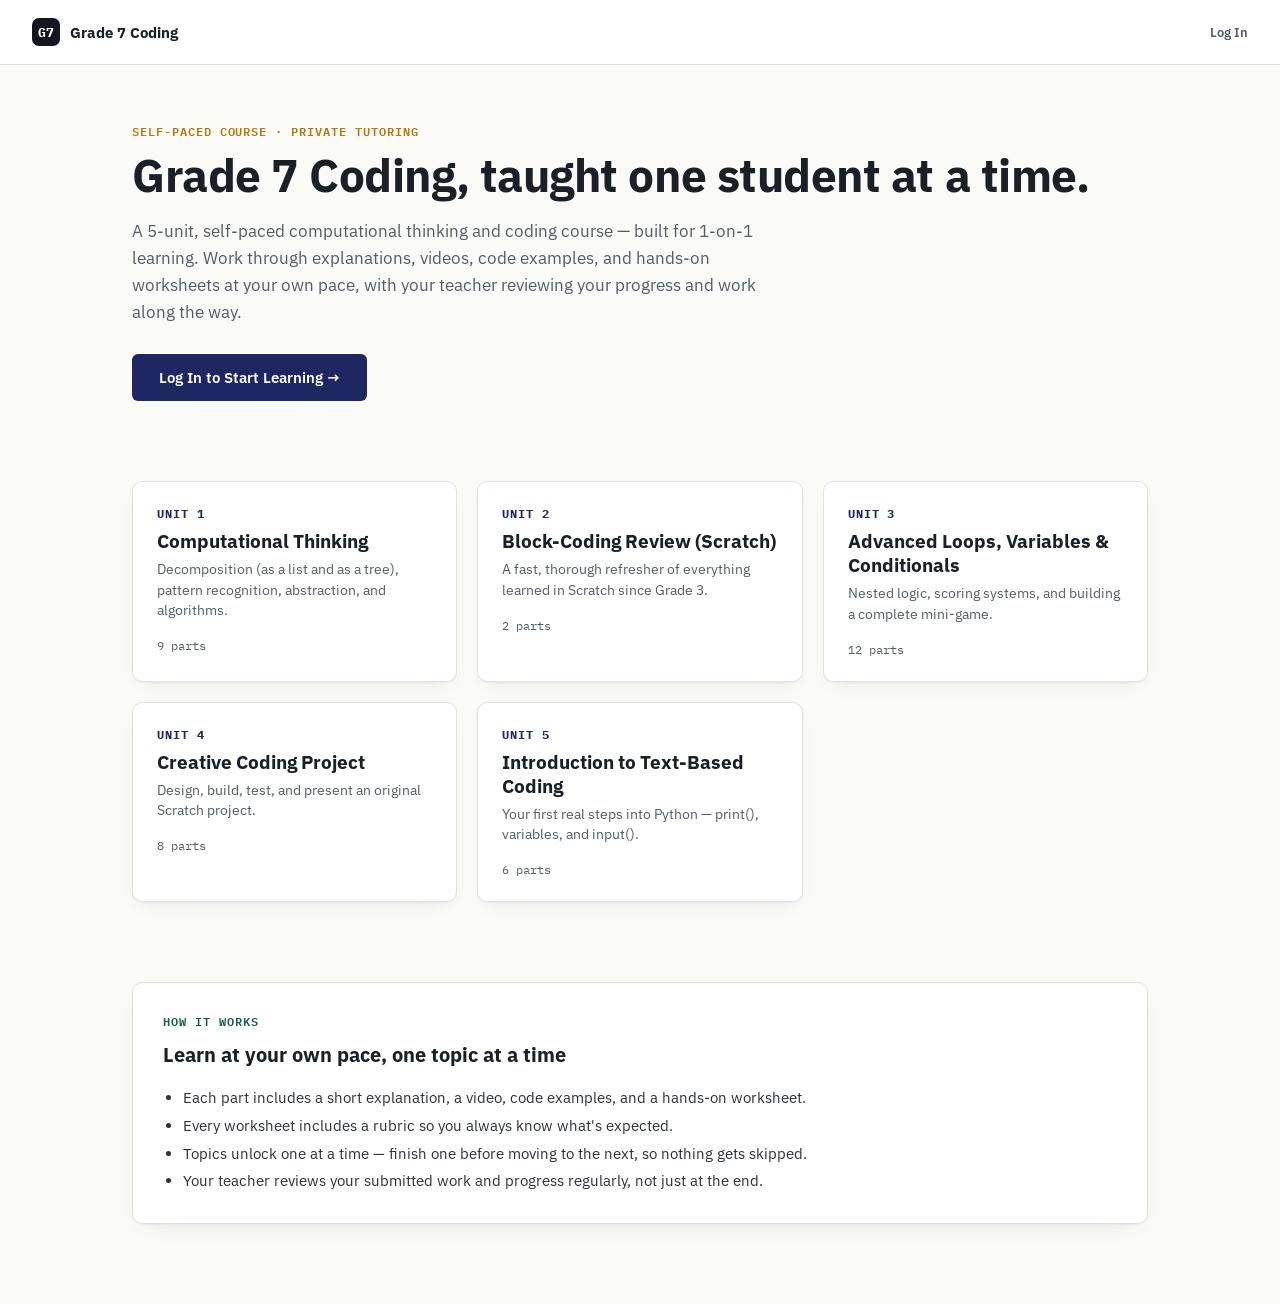
==== index.html @ a2f9bb56 "Add files via upload" ====
<!DOCTYPE html>
<html lang="en">
<head>
<meta charset="UTF-8" />
<meta name="viewport" content="width=device-width, initial-scale=1.0" />
<title>Grade 7 Coding — Course Overview</title>
<link rel="preconnect" href="https://fonts.googleapis.com">
<link href="https://fonts.googleapis.com/css2?family=IBM+Plex+Mono:wght@500;600;700&family=IBM+Plex+Sans:wght@400;500;600;700&display=swap" rel="stylesheet">
<link rel="stylesheet" href="css/style.css" />
</head>
<body>
  <div class="topbar">
    <div class="brand"><div class="brand-mark">G7</div> Grade 7 Coding</div>
    <div class="who">
      <a href="login.html" class="btn btn-primary" style="text-decoration:none;">Log In</a>
    </div>
  </div>

  <div class="hero">
    <div class="eyebrow">SELF-PACED COURSE · PRIVATE TUTORING</div>
    <h1>Grade 7 Coding, taught one student at a time.</h1>
    <p class="lede">A 5-unit, self-paced computational thinking and coding course — built for 1-on-1 learning. Work through explanations, videos, code examples, and hands-on worksheets at your own pace, with your teacher reviewing your progress and work along the way.</p>
    <div style="margin-top:28px;">
      <a href="login.html" class="btn btn-primary" style="text-decoration:none; font-size:15px; padding:13px 26px;">Log In to Start Learning &rarr;</a>
    </div>
  </div>

  <div class="unit-grid" id="unit-grid">
    <div class="unit-card card">
      <div class="u-num">Unit 1</div>
      <h3>Computational Thinking</h3>
      <p>Decomposition (as a list and as a tree), pattern recognition, abstraction, and algorithms.</p>
      <div class="meta">9 parts</div>
    </div>
    <div class="unit-card card">
      <div class="u-num">Unit 2</div>
      <h3>Block-Coding Review (Scratch)</h3>
      <p>A fast, thorough refresher of everything learned in Scratch since Grade 3.</p>
      <div class="meta">2 parts</div>
    </div>
    <div class="unit-card card">
      <div class="u-num">Unit 3</div>
      <h3>Advanced Loops, Variables & Conditionals</h3>
      <p>Nested logic, scoring systems, and building a complete mini-game.</p>
      <div class="meta">12 parts</div>
    </div>
    <div class="unit-card card">
      <div class="u-num">Unit 4</div>
      <h3>Creative Coding Project</h3>
      <p>Design, build, test, and present an original Scratch project.</p>
      <div class="meta">8 parts</div>
    </div>
    <div class="unit-card card">
      <div class="u-num">Unit 5</div>
      <h3>Introduction to Text-Based Coding</h3>
      <p>Your first real steps into Python — print(), variables, and input().</p>
      <div class="meta">6 parts</div>
    </div>
  </div>

  <div style="max-width:1080px; margin: 0 auto 80px; padding: 0 32px;">
    <div class="card" style="padding:28px 30px;">
      <div class="eyebrow" style="color:#0F5C4A;">HOW IT WORKS</div>
      <h3 style="margin:10px 0 16px; font-size:20px;">Learn at your own pace, one topic at a time</h3>
      <ul style="margin:0; padding-left:20px; font-size:14.5px; color:#2B303A; line-height:1.9;">
        <li>Each part includes a short explanation, a video, code examples, and a hands-on worksheet.</li>
        <li>Every worksheet includes a rubric so you always know what's expected.</li>
        <li>Topics unlock one at a time — finish one before moving to the next, so nothing gets skipped.</li>
        <li>Your teacher reviews your submitted work and progress regularly, not just at the end.</li>
      </ul>
    </div>
  </div>

  <script>
    // If already logged in, skip the landing page.
    (function () {
      try {
        const s = JSON.parse(sessionStorage.getItem("g7c_session") || "null");
        if (s && s.type === "student") window.location.href = "student-dashboard.html";
        if (s && s.type === "teacher") window.location.href = "teacher-dashboard.html";
      } catch (e) {}
    })();
  </script>
</body>
</html>
---- css/style.css ----
/* ============================================================
   Grade 7 Coding — Self-Paced LMS
   Design system: "IDE notebook" — dark sidebar like a code editor,
   warm paper canvas for reading, monospace accents for structure.
   ============================================================ */

:root {
  /* Neutral canvas */
  --paper: #FAFAF7;
  --paper-raised: #FFFFFF;
  --ink: #1B1F27;
  --ink-soft: #545B68;
  --line: #E3E1D9;
  --line-soft: #EDEBE3;

  /* Sidebar / chrome */
  --chrome: #14171F;
  --chrome-raised: #1D2129;
  --chrome-text: #C7CCD6;
  --chrome-text-dim: #767E8C;

  /* Unit accent colors (overridden per-unit via body[data-unit]) */
  --accent: #1E2761;
  --accent-ink: #1E2761;
  --accent-soft: #EDEFFA;
  --accent-2: #F9A826;

  /* Status */
  --good: #1F8A54;
  --warn: #B5760A;

  --radius: 10px;
  --radius-sm: 6px;
  --font-display: 'IBM Plex Mono', 'Courier New', monospace;
  --font-body: 'IBM Plex Sans', -apple-system, Segoe UI, sans-serif;
  --shadow-card: 0 1px 2px rgba(27,31,39,0.04), 0 8px 24px -12px rgba(27,31,39,0.12);
}

/* Per-unit accent overrides */
body[data-unit="1"] { --accent: #1E2761; --accent-ink: #1E2761; --accent-soft: #EDEFFA; --accent-2: #F9A826; }
body[data-unit="2"] { --accent: #CC6600; --accent-ink: #7A3B00; --accent-soft: #FCEBD9; --accent-2: #2E86AB; }
body[data-unit="3"] { --accent: #0F5C4A; --accent-ink: #0A3F33; --accent-soft: #E3F1EC; --accent-2: #E08E2C; }
body[data-unit="4"] { --accent: #7A2048; --accent-ink: #4A1329; --accent-soft: #F5E3EB; --accent-2: #2E86AB; }
body[data-unit="5"] { --accent: #1E3A5F; --accent-ink: #13253D; --accent-soft: #E4EAF1; --accent-2: #F2C94C; }

* { box-sizing: border-box; }
html, body { margin: 0; padding: 0; }
body {
  font-family: var(--font-body);
  background: var(--paper);
  color: var(--ink);
  -webkit-font-smoothing: antialiased;
}
a { color: var(--accent-ink); }
img, iframe { max-width: 100%; }

.eyebrow {
  font-family: var(--font-display);
  font-size: 12px;
  letter-spacing: 0.08em;
  text-transform: uppercase;
  color: var(--accent-2);
  font-weight: 600;
}

/* ---------- Buttons ---------- */
.btn {
  font-family: var(--font-body);
  font-weight: 600;
  font-size: 14px;
  padding: 10px 18px;
  border-radius: var(--radius-sm);
  border: 1px solid transparent;
  cursor: pointer;
  display: inline-flex;
  align-items: center;
  gap: 8px;
  transition: transform .12s ease, box-shadow .12s ease, opacity .12s ease;
}
.btn:active { transform: translateY(1px); }
.btn-primary { background: var(--accent); color: #fff; }
.btn-primary:hover { opacity: .92; }
.btn-ghost { background: transparent; border-color: var(--line); color: var(--ink); }
.btn-ghost:hover { border-color: var(--accent); color: var(--accent-ink); }
.btn-accent { background: var(--accent-2); color: #1B1F27; }
.btn:disabled { opacity: .45; cursor: not-allowed; }

/* ---------- Cards ---------- */
.card {
  background: var(--paper-raised);
  border: 1px solid var(--line);
  border-radius: var(--radius);
  box-shadow: var(--shadow-card);
}

/* ============================================================
   LOGIN PAGE
   ============================================================ */
.login-wrap {
  min-height: 100vh;
  display: grid;
  place-items: center;
  background:
    radial-gradient(1200px 600px at 15% -10%, #1e2761 0%, transparent 60%),
    radial-gradient(900px 500px at 110% 10%, #0f5c4a 0%, transparent 55%),
    var(--chrome);
  padding: 24px;
}
.login-card {
  width: 100%;
  max-width: 400px;
  background: var(--paper-raised);
  border-radius: 16px;
  padding: 40px 36px 32px;
  box-shadow: 0 30px 80px -20px rgba(0,0,0,0.5);
}
.login-brand {
  font-family: var(--font-display);
  font-size: 13px;
  letter-spacing: .08em;
  text-transform: uppercase;
  color: var(--ink-soft);
  margin-bottom: 6px;
}
.login-title {
  font-size: 26px;
  font-weight: 700;
  margin: 0 0 4px;
  line-height: 1.2;
}
.login-sub { color: var(--ink-soft); font-size: 14px; margin: 0 0 28px; }
.field { margin-bottom: 18px; }
.field label {
  display: block;
  font-size: 12px;
  font-weight: 600;
  text-transform: uppercase;
  letter-spacing: .04em;
  color: var(--ink-soft);
  margin-bottom: 6px;
}
.field input {
  width: 100%;
  padding: 12px 14px;
  border: 1.5px solid var(--line);
  border-radius: var(--radius-sm);
  font-size: 15px;
  font-family: var(--font-body);
  background: var(--paper);
  color: var(--ink);
}
.field input:focus { outline: 2px solid #1E2761; outline-offset: 1px; border-color: #1E2761; }
.login-error {
  background: #FDEAEA;
  color: #A31E1E;
  font-size: 13px;
  padding: 10px 12px;
  border-radius: var(--radius-sm);
  margin-bottom: 16px;
  display: none;
}
.login-error.show { display: block; }
.login-submit { width: 100%; justify-content: center; padding: 12px; font-size: 15px; background: #1E2761; }
.login-foot { margin-top: 22px; font-size: 12px; color: var(--ink-soft); text-align: center; }
.teacher-link { text-align: center; margin-top: 14px; }
.teacher-link a { font-size: 12px; color: var(--ink-soft); text-decoration: none; }
.teacher-link a:hover { text-decoration: underline; }

/* ============================================================
   OVERVIEW (index.html)
   ============================================================ */
.topbar {
  display: flex;
  align-items: center;
  justify-content: space-between;
  padding: 18px 32px;
  border-bottom: 1px solid var(--line);
  background: var(--paper-raised);
  position: sticky; top: 0; z-index: 20;
}
.topbar .brand { display: flex; align-items: center; gap: 10px; font-weight: 700; font-size: 15px; }
.brand-mark {
  width: 28px; height: 28px; border-radius: 7px;
  background: #14171F; color: #fff;
  display: grid; place-items: center;
  font-family: var(--font-display); font-size: 13px;
}
.who { font-size: 13px; color: var(--ink-soft); display: flex; align-items: center; gap: 12px; }
.who a, .who button.linklike {
  font-size: 13px; color: var(--ink-soft); background: none; border: none; cursor: pointer; text-decoration: underline;
  font-family: var(--font-body); padding: 0;
}

.hero {
  padding: 56px 32px 40px;
  max-width: 1080px;
  margin: 0 auto;
}
.hero .eyebrow { color: #B5760A; }
.hero h1 {
  font-size: clamp(30px, 4vw, 46px);
  line-height: 1.08;
  margin: 10px 0 14px;
  font-weight: 700;
  letter-spacing: -0.01em;
}
.hero p.lede { font-size: 17px; color: var(--ink-soft); max-width: 640px; line-height: 1.6; }

.overall-progress {
  max-width: 1080px; margin: 0 auto 8px; padding: 0 32px;
}
.progress-track {
  height: 10px; background: var(--line-soft); border-radius: 999px; overflow: hidden;
}
.progress-fill {
  height: 100%; background: linear-gradient(90deg, #1E2761, #0F5C4A, #E08E2C);
  border-radius: 999px; transition: width .4s ease;
}
.progress-label { font-family: var(--font-display); font-size: 12px; color: var(--ink-soft); margin-top: 8px; }

.unit-grid {
  max-width: 1080px; margin: 40px auto 80px; padding: 0 32px;
  display: grid; grid-template-columns: repeat(auto-fill, minmax(300px, 1fr)); gap: 20px;
}
.unit-card {
  padding: 24px; text-decoration: none; color: var(--ink);
  position: relative; overflow: hidden;
  display: block;
}
.unit-card .u-num {
  font-family: var(--font-display); font-size: 12px; letter-spacing: .08em;
  color: var(--u-accent, #1E2761); font-weight: 700; text-transform: uppercase;
}
.unit-card h3 { font-size: 19px; margin: 8px 0 6px; }
.unit-card p { font-size: 13.5px; color: var(--ink-soft); margin: 0 0 18px; line-height: 1.5; min-height: 40px; }
.unit-card .bar-track { height: 6px; background: var(--line-soft); border-radius: 999px; overflow: hidden; margin-bottom: 8px; }
.unit-card .bar-fill { height: 100%; border-radius: 999px; background: var(--u-accent, #1E2761); }
.unit-card .meta { font-family: var(--font-display); font-size: 11.5px; color: var(--ink-soft); }
.unit-card:hover { box-shadow: 0 4px 8px rgba(27,31,39,0.06), 0 16px 32px -16px rgba(27,31,39,0.22); transform: translateY(-2px); }
.unit-card { transition: transform .15s ease, box-shadow .15s ease; }
.unit-card.locked { opacity: 0.6; cursor: not-allowed; pointer-events: none; }
.unit-card.locked:hover { transform: none; box-shadow: var(--shadow-card); }
.unit-card .lock-badge {
  position: absolute; top: 18px; right: 18px; font-size: 18px;
}
.unit-card.done-badge::after {
  content: "✓ Complete"; position: absolute; top: 18px; right: 18px;
  font-family: var(--font-display); font-size: 10.5px; color: var(--good);
  background: #E1F3EC; padding: 3px 9px; border-radius: 999px;
}

/* ---------- Grades table (student dashboard) ---------- */
.grades-table { width: 100%; border-collapse: collapse; font-size: 13px; }
.grades-table th { text-align: left; padding: 10px 12px; color: var(--ink-soft); font-family: var(--font-display); font-size: 10.5px; text-transform: uppercase; letter-spacing: .04em; border-bottom: 1.5px solid var(--line); }
.grades-table td { padding: 11px 12px; border-bottom: 1px solid var(--line-soft); }
.type-badge { font-family: var(--font-display); font-size: 10px; padding: 3px 9px; border-radius: 999px; text-transform: uppercase; letter-spacing: .03em; }
.type-badge.worksheet { background: #EDEFFA; color: #1E2761; }
.type-badge.assessment { background: #FCEBD9; color: #7A3B00; }
.score-cell { font-family: var(--font-display); font-weight: 600; }
.continue-cta {
  display: flex; align-items: center; justify-content: space-between; gap: 20px;
  padding: 22px 26px; border-radius: var(--radius); background: var(--chrome); color: #fff; margin-bottom: 36px;
  flex-wrap: wrap;
}
.continue-cta .txt b { display: block; font-size: 17px; margin-bottom: 4px; }
.continue-cta .txt span { font-size: 13px; color: var(--chrome-text-dim); }
.continue-cta .btn-accent { text-decoration: none; white-space: nowrap; }

/* ============================================================
   UNIT PAGE (unit1.html ... unit5.html)
   ============================================================ */
.unit-layout { display: flex; min-height: 100vh; }

.sidebar {
  width: 300px; flex-shrink: 0;
  background: var(--chrome); color: var(--chrome-text);
  padding: 0 0 24px;
  position: sticky; top: 0; height: 100vh; overflow-y: auto;
}
.sidebar-head { padding: 22px 22px 16px; border-bottom: 1px solid #262B36; }
.sidebar-head a.back { color: var(--chrome-text-dim); text-decoration: none; font-size: 12px; font-family: var(--font-display); }
.sidebar-head a.back:hover { color: #fff; }
.sidebar-head h2 { font-size: 17px; margin: 10px 0 4px; color: #fff; }
.sidebar-head .unit-sub { font-size: 12.5px; color: var(--chrome-text-dim); }

.sidebar-progress { padding: 14px 22px; border-bottom: 1px solid #262B36; }
.sidebar-progress .progress-track { background: #262B36; height: 6px; }
.sidebar-progress .progress-fill { background: var(--accent-2); }
.sidebar-progress .progress-label { color: var(--chrome-text-dim); }

.part-list { list-style: none; margin: 0; padding: 10px 10px; }
.part-list li { margin-bottom: 2px; }
.part-list button {
  width: 100%; text-align: left; background: none; border: none; cursor: pointer;
  color: var(--chrome-text); font-family: var(--font-body); font-size: 13.5px;
  padding: 10px 12px; border-radius: 8px; display: flex; align-items: center; gap: 10px;
}
.part-list button:hover { background: var(--chrome-raised); color: #fff; }
.part-list button.active { background: var(--accent); color: #fff; }
.part-list .p-num {
  font-family: var(--font-display); font-size: 11px; width: 20px; flex-shrink: 0;
  color: var(--chrome-text-dim);
}
.part-list button.active .p-num { color: rgba(255,255,255,0.7); }
.part-list .p-check {
  margin-left: auto; width: 16px; height: 16px; border-radius: 50%;
  border: 1.5px solid #454C59; flex-shrink: 0;
  display: grid; place-items: center; font-size: 10px;
}
.part-list button.done .p-check { background: var(--good); border-color: var(--good); color: #fff; }
.part-list button.done:not(.active) { color: #9DA4B0; }
.part-list button.locked { color: #565C68; cursor: not-allowed; opacity: 0.65; }
.part-list button.locked:hover { background: none; color: #565C68; }
.part-list button.locked .p-check { font-size: 12px; }
.part-list button:disabled { pointer-events: none; }

.locked-screen {
  max-width: 460px; margin: 90px auto 0; text-align: center;
}
.locked-screen .locked-icon { font-size: 52px; margin-bottom: 18px; }
.locked-screen .part-title { font-size: 26px; margin-bottom: 12px; }
.locked-screen .locked-text { font-size: 15px; color: var(--ink-soft); line-height: 1.6; margin-bottom: 28px; }
.locked-screen .btn { text-decoration: none; }

.mark-complete-row.done-row { background: #E1F3EC; }
.mark-complete-row.done-row .txt b { color: var(--good); }

.main-area { flex: 1; min-width: 0; }
.content-topbar {
  display: flex; align-items: center; justify-content: space-between;
  padding: 16px 40px; border-bottom: 1px solid var(--line); background: var(--paper-raised);
  position: sticky; top: 0; z-index: 10;
}
.crumb { font-family: var(--font-display); font-size: 12px; color: var(--ink-soft); }
.crumb b { color: var(--accent-ink); }

.content {
  max-width: 800px; margin: 0 auto; padding: 48px 40px 100px;
}
.content .eyebrow { color: var(--accent-2); }
.content h1.part-title { font-size: 32px; margin: 10px 0 22px; line-height: 1.15; }

.objective-box {
  background: var(--accent-soft); border-radius: var(--radius);
  padding: 16px 20px; margin-bottom: 32px; font-size: 14.5px;
}
.objective-box b { color: var(--accent-ink); font-family: var(--font-display); font-size: 11.5px; text-transform: uppercase; letter-spacing: .06em; display: block; margin-bottom: 6px; }

.prose { font-size: 16px; line-height: 1.75; color: #2B303A; }
.prose h3 { font-size: 19px; margin: 34px 0 12px; color: var(--ink); }
.prose p { margin: 0 0 18px; }
.prose ul { margin: 0 0 18px; padding-left: 22px; }
.prose li { margin-bottom: 8px; }
.prose strong { color: var(--ink); }

.video-wrap {
  margin: 28px 0 34px; border-radius: var(--radius); overflow: hidden; background: #000;
  box-shadow: var(--shadow-card);
}
.video-wrap .video-label {
  background: var(--chrome); color: var(--chrome-text); font-family: var(--font-display);
  font-size: 11.5px; padding: 8px 14px; display: flex; align-items: center; gap: 8px;
}
.video-frame { position: relative; padding-top: 56.25%; }
.video-frame iframe { position: absolute; inset: 0; width: 100%; height: 100%; border: 0; }

.code-block {
  background: #23272E; color: #E8EAED; border-radius: var(--radius);
  padding: 18px 20px; margin: 24px 0; overflow-x: auto;
  font-family: 'IBM Plex Mono', monospace; font-size: 13.5px; line-height: 1.7;
}
.code-block .code-label {
  font-family: var(--font-display); font-size: 10.5px; text-transform: uppercase; letter-spacing: .06em;
  color: #8A93A3; margin-bottom: 10px;
}
.code-block pre { margin: 0; white-space: pre-wrap; }

/* ---------- Worksheet ---------- */
.worksheet {
  margin-top: 44px; border-radius: var(--radius);
  background: var(--paper-raised); border: 1px solid var(--line); border-top: 3px solid var(--accent);
  padding: 28px 30px 30px;
}
.worksheet-head { display: flex; align-items: center; gap: 10px; margin-bottom: 6px; }
.worksheet-head .ws-icon {
  width: 30px; height: 30px; border-radius: 8px; background: var(--accent); color: #fff;
  display: grid; place-items: center; font-family: var(--font-display); font-size: 13px; flex-shrink: 0;
}
.worksheet-head h2 { font-size: 19px; margin: 0; }
.ws-id { font-family: var(--font-display); font-size: 11.5px; color: var(--ink-soft); margin-bottom: 22px; }
.ws-instructions {
  background: var(--accent-soft); padding: 14px 16px; border-radius: var(--radius-sm);
  font-size: 14px; margin-bottom: 24px;
}

.ws-field { margin-bottom: 22px; }
.ws-field > label { display: block; font-weight: 600; font-size: 14px; margin-bottom: 8px; }
.ws-field textarea, .ws-field input[type=text] {
  width: 100%; font-family: var(--font-body); font-size: 14px; padding: 10px 12px;
  border: 1.5px solid var(--line); border-radius: var(--radius-sm); background: var(--paper);
  color: var(--ink); resize: vertical;
}
.ws-field textarea:focus, .ws-field input:focus { outline: 2px solid var(--accent); outline-offset: 1px; border-color: var(--accent); }

.ws-table { width: 100%; border-collapse: collapse; margin-top: 6px; }
.ws-table th {
  background: var(--chrome); color: #fff; font-size: 11.5px; text-transform: uppercase;
  letter-spacing: .04em; font-family: var(--font-display); text-align: left; padding: 8px 10px;
}
.ws-table td { border: 1px solid var(--line); padding: 4px; vertical-align: top; }
.ws-table td input, .ws-table td textarea {
  width: 100%; border: none; padding: 8px; font-size: 13.5px; font-family: var(--font-body);
  background: transparent; resize: vertical;
}
.ws-table td input:focus, .ws-table td textarea:focus { outline: 2px solid var(--accent); background: var(--accent-soft); }
.ws-table td.rownum { text-align: center; color: var(--ink-soft); font-family: var(--font-display); font-size: 12px; width: 34px; background: var(--line-soft); }

/* ---------- Rubric ---------- */
.rubric { margin-top: 30px; }
.rubric h3 { font-size: 15px; margin: 0 0 4px; }
.rubric-sub { font-size: 12.5px; color: var(--ink-soft); margin-bottom: 14px; }
.rubric-row {
  display: grid; grid-template-columns: 1fr 140px 70px; align-items: center;
  gap: 12px; padding: 10px 0; border-bottom: 1px solid var(--line-soft);
}
.rubric-row .crit { font-size: 13.5px; }
.rubric-row select {
  font-family: var(--font-body); font-size: 13px; padding: 6px 8px; border-radius: 6px;
  border: 1.5px solid var(--line); background: var(--paper);
}
.rubric-row .pts { text-align: right; font-family: var(--font-display); font-size: 13px; color: var(--ink-soft); }

.score-box {
  margin-top: 18px; padding: 16px 18px; border-radius: var(--radius-sm);
  background: var(--chrome); color: #fff; display: flex; align-items: center; justify-content: space-between;
}
.score-box .label { font-family: var(--font-display); font-size: 11.5px; color: var(--chrome-text-dim); text-transform: uppercase; letter-spacing: .06em; }
.score-box .value { font-family: var(--font-display); font-size: 26px; font-weight: 700; }
.score-note { font-size: 11.5px; color: var(--ink-soft); margin-top: 8px; line-height: 1.5; }

.ws-actions { display: flex; gap: 12px; margin-top: 24px; flex-wrap: wrap; align-items: center; }
.ws-status { font-size: 12.5px; color: var(--ink-soft); font-family: var(--font-display); }
.ws-status.ok { color: var(--good); }
.ws-status.err { color: #A31E1E; }

.part-nav {
  display: flex; justify-content: space-between; margin-top: 48px; padding-top: 24px; border-top: 1px solid var(--line);
}
.part-nav .side { max-width: 45%; }
.part-nav .side.right { text-align: right; margin-left: auto; }
.part-nav a {
  text-decoration: none; color: var(--ink); display: block; padding: 14px 18px;
  border: 1.5px solid var(--line); border-radius: var(--radius);
}
.part-nav a:hover { border-color: var(--accent); }
.part-nav .dir { font-family: var(--font-display); font-size: 10.5px; color: var(--ink-soft); text-transform: uppercase; }
.part-nav .ttl { font-size: 13.5px; font-weight: 600; margin-top: 2px; }

.mark-complete-row {
  display: flex; align-items: center; gap: 12px; margin: 40px 0 8px;
  padding: 16px 20px; border-radius: var(--radius); background: var(--accent-soft);
}
.mark-complete-row .txt { font-size: 13.5px; flex: 1; }
.mark-complete-row .txt b { display: block; font-size: 14.5px; margin-bottom: 2px; }

/* ---------- Toast ---------- */
.toast {
  position: fixed; bottom: 24px; right: 24px; background: var(--chrome); color: #fff;
  padding: 14px 18px; border-radius: var(--radius); font-size: 13.5px; box-shadow: 0 10px 30px rgba(0,0,0,.3);
  transform: translateY(20px); opacity: 0; pointer-events: none; transition: all .25s ease; z-index: 100;
  max-width: 320px;
}
.toast.show { transform: translateY(0); opacity: 1; }
.toast.err { background: #A31E1E; }

/* ============================================================
   TEACHER DASHBOARD
   ============================================================ */
.dash-wrap { max-width: 1100px; margin: 0 auto; padding: 40px 32px 80px; }
.dash-head { display:flex; justify-content: space-between; align-items:flex-end; margin-bottom: 28px; flex-wrap: wrap; gap: 16px;}
.dash-head h1 { margin: 6px 0 0; font-size: 30px; }
.config-note {
  background: #FFF3DE; border: 1px solid #F0D9A8; padding: 14px 18px; border-radius: var(--radius);
  font-size: 13.5px; margin-bottom: 28px; line-height: 1.6;
}
.config-note code { background: #fff; padding: 1px 6px; border-radius: 4px; font-size: 12.5px; }

.student-tabs { display: flex; gap: 8px; flex-wrap: wrap; margin-bottom: 24px; }
.student-tabs button {
  font-family: var(--font-body); font-size: 13.5px; padding: 8px 16px; border-radius: 999px;
  border: 1.5px solid var(--line); background: var(--paper-raised); cursor: pointer;
}
.student-tabs button.active { background: var(--chrome); color: #fff; border-color: var(--chrome); }

.dash-unit-block { margin-bottom: 22px; }
.dash-unit-head { display: flex; justify-content: space-between; align-items: center; margin-bottom: 10px; }
.dash-unit-head h3 { font-size: 15px; margin: 0; }
.dash-table { width: 100%; border-collapse: collapse; font-size: 13px; }
.dash-table th { text-align: left; padding: 8px 10px; color: var(--ink-soft); font-family: var(--font-display); font-size: 10.5px; text-transform: uppercase; border-bottom: 1.5px solid var(--line); }
.dash-table td { padding: 9px 10px; border-bottom: 1px solid var(--line-soft); }
.badge { font-family: var(--font-display); font-size: 10.5px; padding: 3px 8px; border-radius: 999px; }
.badge.done { background: #E1F3EC; color: var(--good); }
.badge.pending { background: #F0F0EC; color: var(--ink-soft); }

@media (max-width: 860px) {
  .sidebar { position: fixed; left: -300px; z-index: 50; transition: left .2s ease; box-shadow: 20px 0 40px rgba(0,0,0,.3); }
  .sidebar.open { left: 0; }
  .content { padding: 32px 20px 80px; }
  .content-topbar { padding: 14px 18px; }
  .unit-grid { padding: 0 18px; }
  .hero { padding: 40px 18px 28px; }
}

:focus-visible { outline: 2px solid var(--accent); outline-offset: 2px; }
@media (prefers-reduced-motion: reduce) {
  * { transition: none !important; animation: none !important; }
}
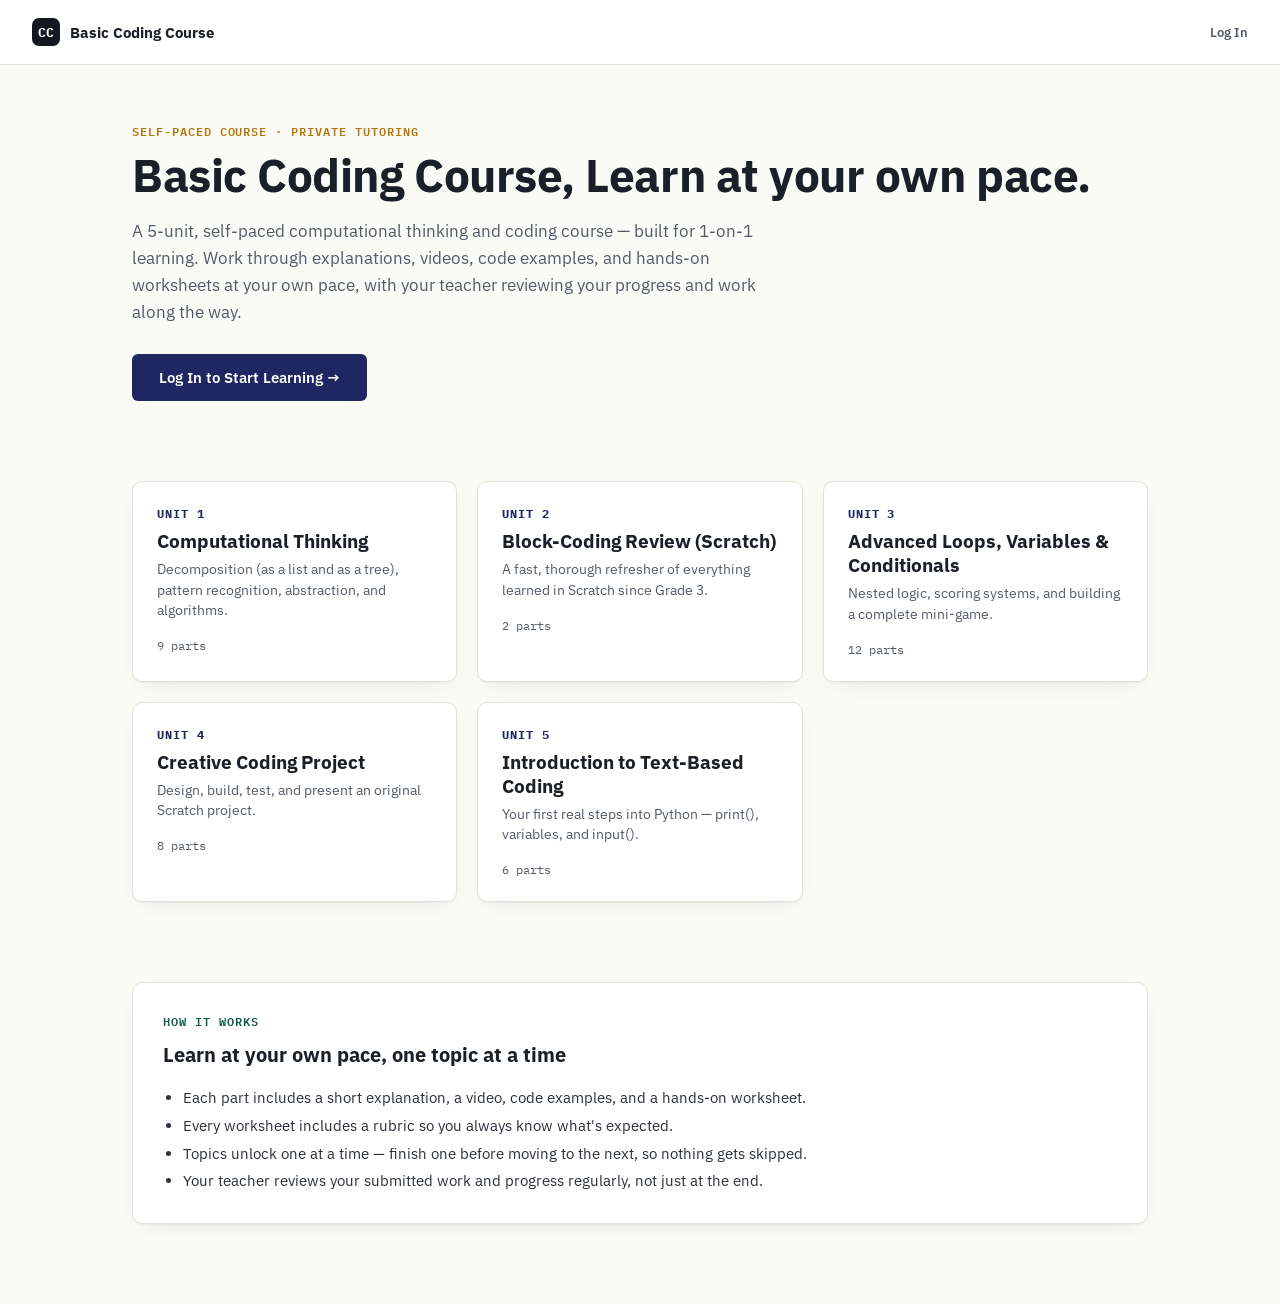
==== commit e7be13f9: "Update index.html Mengganti kata2 grade 7 menjadi basic dan menambahkan kalimat learn at your own pa" ====
--- a/index.html
+++ b/index.html
@@ -10,7 +10,7 @@
 </head>
 <body>
   <div class="topbar">
-    <div class="brand"><div class="brand-mark">G7</div> Grade 7 Coding</div>
+    <div class="brand"><div class="brand-mark">CC</div> Basic Coding Course</div>
     <div class="who">
       <a href="login.html" class="btn btn-primary" style="text-decoration:none;">Log In</a>
     </div>
@@ -18,7 +18,7 @@
 
   <div class="hero">
     <div class="eyebrow">SELF-PACED COURSE · PRIVATE TUTORING</div>
-    <h1>Grade 7 Coding, taught one student at a time.</h1>
+    <h1>Basic Coding Course, Learn at your own pace.</h1>
     <p class="lede">A 5-unit, self-paced computational thinking and coding course — built for 1-on-1 learning. Work through explanations, videos, code examples, and hands-on worksheets at your own pace, with your teacher reviewing your progress and work along the way.</p>
     <div style="margin-top:28px;">
       <a href="login.html" class="btn btn-primary" style="text-decoration:none; font-size:15px; padding:13px 26px;">Log In to Start Learning &rarr;</a>
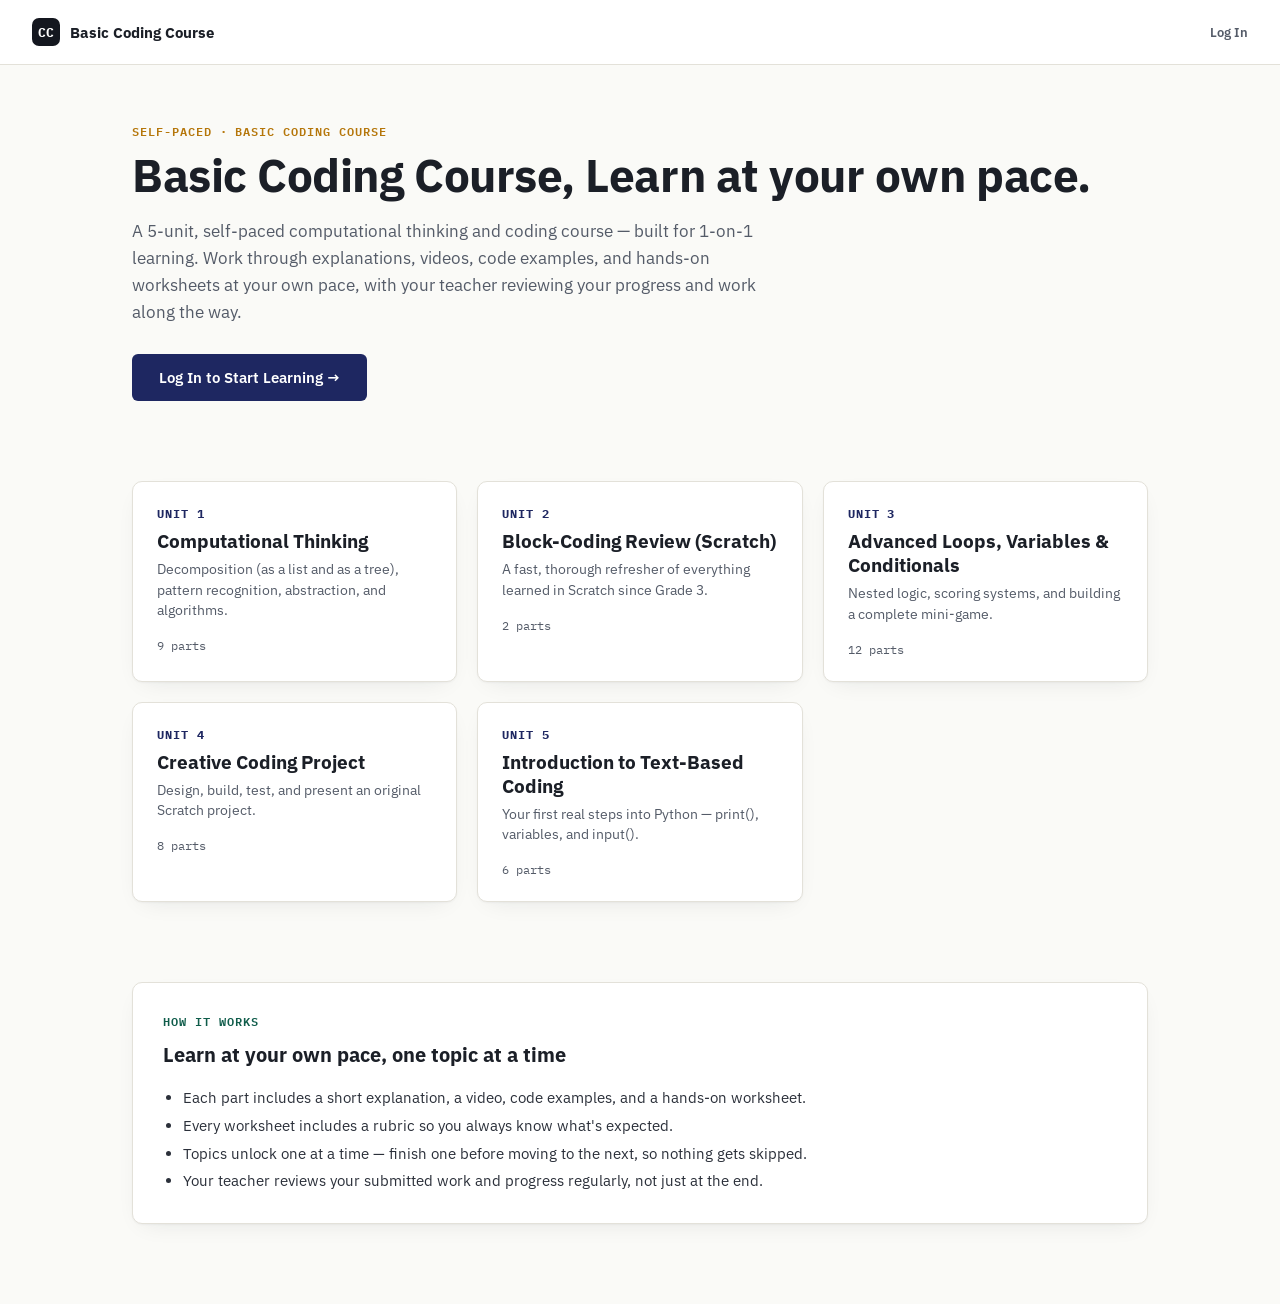
==== commit b5c18dad: "Update index.html" ====
--- a/index.html
+++ b/index.html
@@ -3,7 +3,7 @@
 <head>
 <meta charset="UTF-8" />
 <meta name="viewport" content="width=device-width, initial-scale=1.0" />
-<title>Grade 7 Coding — Course Overview</title>
+<title>Basic Coding Course — Course Overview</title>
 <link rel="preconnect" href="https://fonts.googleapis.com">
 <link href="https://fonts.googleapis.com/css2?family=IBM+Plex+Mono:wght@500;600;700&family=IBM+Plex+Sans:wght@400;500;600;700&display=swap" rel="stylesheet">
 <link rel="stylesheet" href="css/style.css" />
@@ -17,7 +17,7 @@
   </div>
 
   <div class="hero">
-    <div class="eyebrow">SELF-PACED COURSE · PRIVATE TUTORING</div>
+    <div class="eyebrow">SELF-PACED · BASIC CODING COURSE</div>
     <h1>Basic Coding Course, Learn at your own pace.</h1>
     <p class="lede">A 5-unit, self-paced computational thinking and coding course — built for 1-on-1 learning. Work through explanations, videos, code examples, and hands-on worksheets at your own pace, with your teacher reviewing your progress and work along the way.</p>
     <div style="margin-top:28px;">
